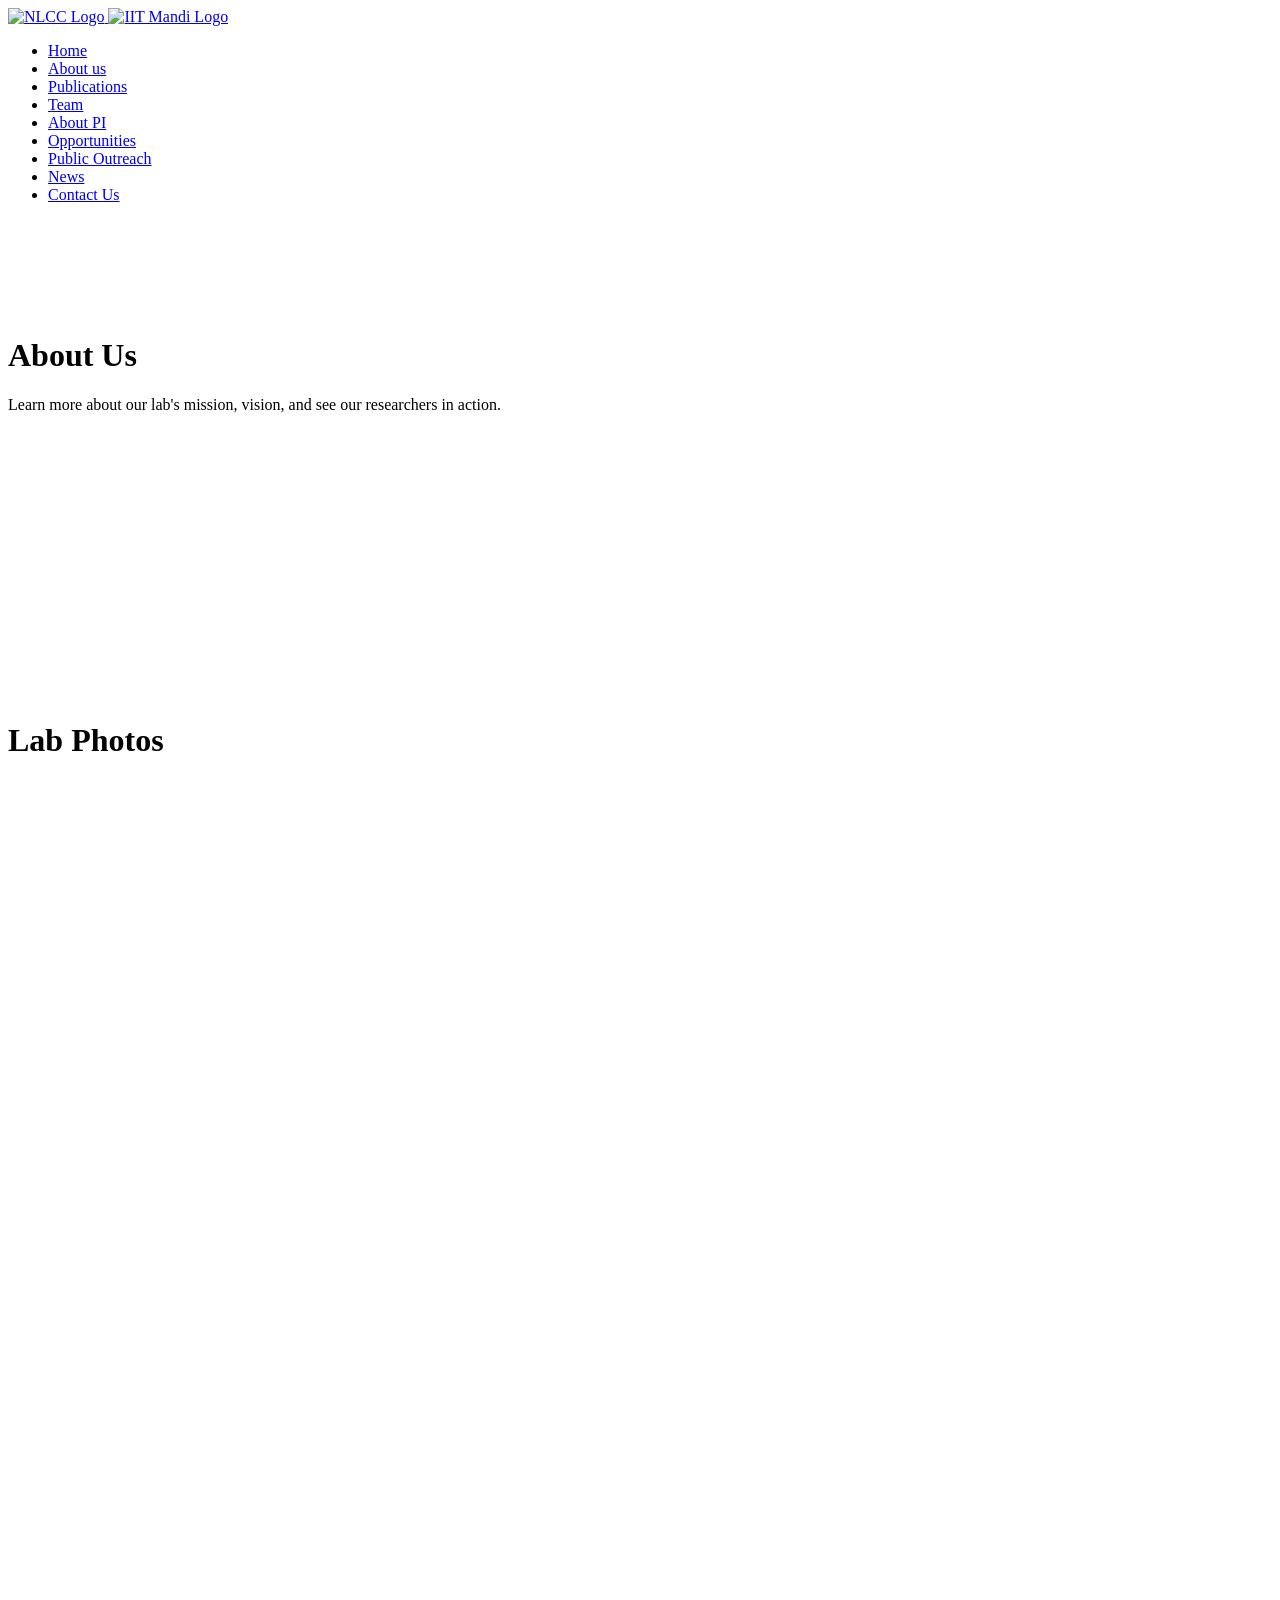
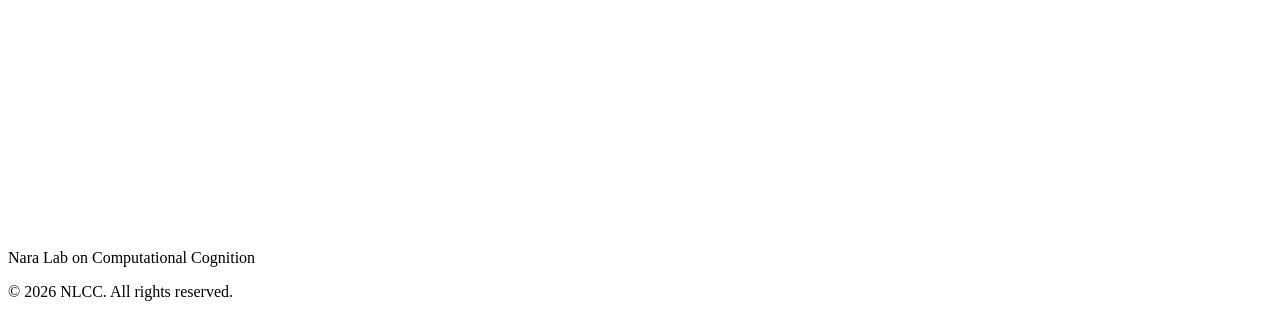
==== about.html @ bbded268 "Add files via upload" ====
<!DOCTYPE html>
<html lang="en">

<head>
    <meta charset="UTF-8">
    <meta name="viewport" content="width=device-width, initial-scale=1.0">
    <title>About Us - NLCC</title>
    <meta name="description" content="About Nara Lab on Computational Cognition and our lab photos.">
    <link rel="stylesheet" href="style.css">
</head>

<body>
        <nav>
        <div class="nav-container">
            <a href="index.html" class="logo">
                <img src="images/logo.jpg" alt="NLCC Logo" class="logo-img">
                <img src="images/iitlogo.png" alt="IIT Mandi Logo" class="logo-img">
            </a>
            <div class="menu-toggle" id="mobile-menu">
                <span class="bar"></span>
                <span class="bar"></span>
                <span class="bar"></span>
            </div>
            <ul class="nav-links">
                <li><a href="index.html">Home</a></li>
                <li><a href="about.html" class="active">About us</a></li>
                <li><a href="publications.html">Publications</a></li>
                <li><a href="team.html">Team</a></li>
                <li><a href="about_pi.html">About PI</a></li>
                <li><a href="opportunities.html">Opportunities</a></li>
                <li><a href="workshops.html" class="blink">Public Outreach</a></li>
                <li><a href="news.html">News</a></li>
                <li><a href="contact.html">Contact Us</a></li>
            </ul>
        </div>
    </nav>

    <main>
        <div class="container" style="padding-top: 6rem;">
            <h1 class="section-title animate-fade-in">About Us</h1>
            <p class="section-subtitle animate-fade-in delay-1">Learn more about our lab's mission, vision, and see our
                researchers in action.</p>

            <div class="card animate-fade-in delay-1" style="margin-bottom: 3rem;">
                <p style="margin-bottom: 1rem;">The Nara Lab on Computational Cognition (NLCC), based within the School
                    of Biosciences and Bioengineering at IIT Mandi, is a young research group investigating how the
                    brain interprets the world and constructs its representation of it. Our work focuses on the brain's
                    remarkable ability to anticipate and predict what comes next, and how this predictive machinery
                    supports perception, language, and behaviour.</p>
                <p style="margin-bottom: 1rem;">We combine brain imaging (EEG, MEG, fMRI), computational modelling, and
                    artificial intelligence to study how neural activity unfolds across space and time. By comparing
                    biological brains with artificial networks, we aim to uncover shared rules of computation that
                    explain how the brain suppresses the expected, highlights the surprising, and transforms experience
                    into behaviour.</p>
                <p style="margin-bottom: 1rem;">Current projects in the lab range from studying how emotions are
                    recognised in neurotypical individuals to speech decoding, testing theories of predictive coding,
                    and building brain–computer interfaces that translate neural signals into movement and interaction.
                    In parallel, we develop AI-based tools to investigate brain–behaviour relationships, with
                    applications in neurodevelopmental conditions.</p>
                <p>By blending cognitive neuroscience, biomedical engineering, neurolinguistics, and machine learning,
                    our goal is to bridge the gap between biology and computation, advancing both the fundamental
                    understanding of the mind and practical innovations in health and technology.</p>
            </div>

            <h2 class="section-title animate-fade-in" style="font-size: 2rem; margin-top: 4rem;">Lab Photos</h2>
            <div class="grid" style="grid-template-columns: repeat(auto-fit, minmax(250px, 1fr)); gap: 1rem;">
                <!-- Placeholder for Lab Photos -->
                <div class="card animate-fade-in delay-1"
                    style="padding: 1rem; display: flex; flex-direction: column; align-items: center; background-color: var(--bg-primary);">
                    <img src="images/g1.webp" alt="Lab Activity 1"
                        style="width: 100%; height: 200px; object-fit: cover; border-radius: 8px; margin-bottom: 1rem;">
                    <p style="text-align: center; color: var(--text-primary); font-weight: 500; margin: 0;">Visit to
                        parashar lake</p>
                </div>
                <div class="card animate-fade-in delay-2"
                    style="padding: 1rem; display: flex; flex-direction: column; align-items: center; justify-content: center; background-color: var(--bg-secondary); min-height: 200px;">
                    <img src="images/g2.webp" alt="Lab Activity 1"
                        style="width: 100%; height: 200px; object-fit: cover; border-radius: 8px; margin-bottom: 1rem;">
                    <p style="text-align: center; color: var(--text-primary); font-weight: 500; margin: 0;">Teacher's
                        day celebration</p>
                </div>
                <div class="card animate-fade-in delay-1"
                    style="padding: 1rem; display: flex; flex-direction: column; align-items: center; justify-content: center; background-color: var(--bg-secondary); min-height: 200px;">
                    <img src="images/g3.webp" alt="Lab Activity 1"
                        style="width: 100%; height: 200px; object-fit: cover; border-radius: 8px; margin-bottom: 1rem;">
                    <p style="text-align: center; color: var(--text-primary); font-weight: 500; margin: 0;">Adrita's
                        farewell party</p>
                </div>
                <div class="card animate-fade-in delay-2"
                    style="padding: 1rem; display: flex; flex-direction: column; align-items: center; justify-content: center; background-color: var(--bg-secondary); min-height: 200px;">
                    <img src="images/g4.webp" alt="Lab Activity 1"
                        style="width: 100%; height: 200px; object-fit: cover; border-radius: 8px; margin-bottom: 1rem;">
                    <p style="text-align: center; color: var(--text-primary); font-weight: 500; margin: 0;">Dr Sanjeev's
                        birthday celebration</p>
                </div>
            </div>
        </div>
    </main>

    <footer>
        <div class="footer-content">
            <div class="footer-logo">Nara Lab on Computational Cognition</div>
            <p>&copy; 2026 NLCC. All rights reserved.</p>
        </div>
    </footer>

    <!-- Add a simple IntersectionObserver script to trigger animations on scroll -->
    <script>
        document.addEventListener('DOMContentLoaded', () => {
            const observer = new IntersectionObserver((entries) => {
                entries.forEach((entry) => {
                    if (entry.isIntersecting) {
                        entry.target.classList.add('animate-fade-in');
                        observer.unobserve(entry.target);
                    }
                });
            }, {
                threshold: 0.1
            });

            document.querySelectorAll('.card').forEach((el) => {
                // Remove animation initially for items not in viewport
                el.style.opacity = '0';
                el.classList.remove('animate-fade-in', 'delay-1', 'delay-2');
                observer.observe(el);
            });
        });
    </script>

    <script>
        document.addEventListener('DOMContentLoaded', () => {
            const mobileMenu = document.getElementById('mobile-menu');
            const navLinks = document.querySelector('.nav-links');
            if (mobileMenu) {
                mobileMenu.addEventListener('click', () => {
                    navLinks.classList.toggle('active');
                    mobileMenu.classList.toggle('active');
                });
            }
        });
    </script>
</body>

</html>
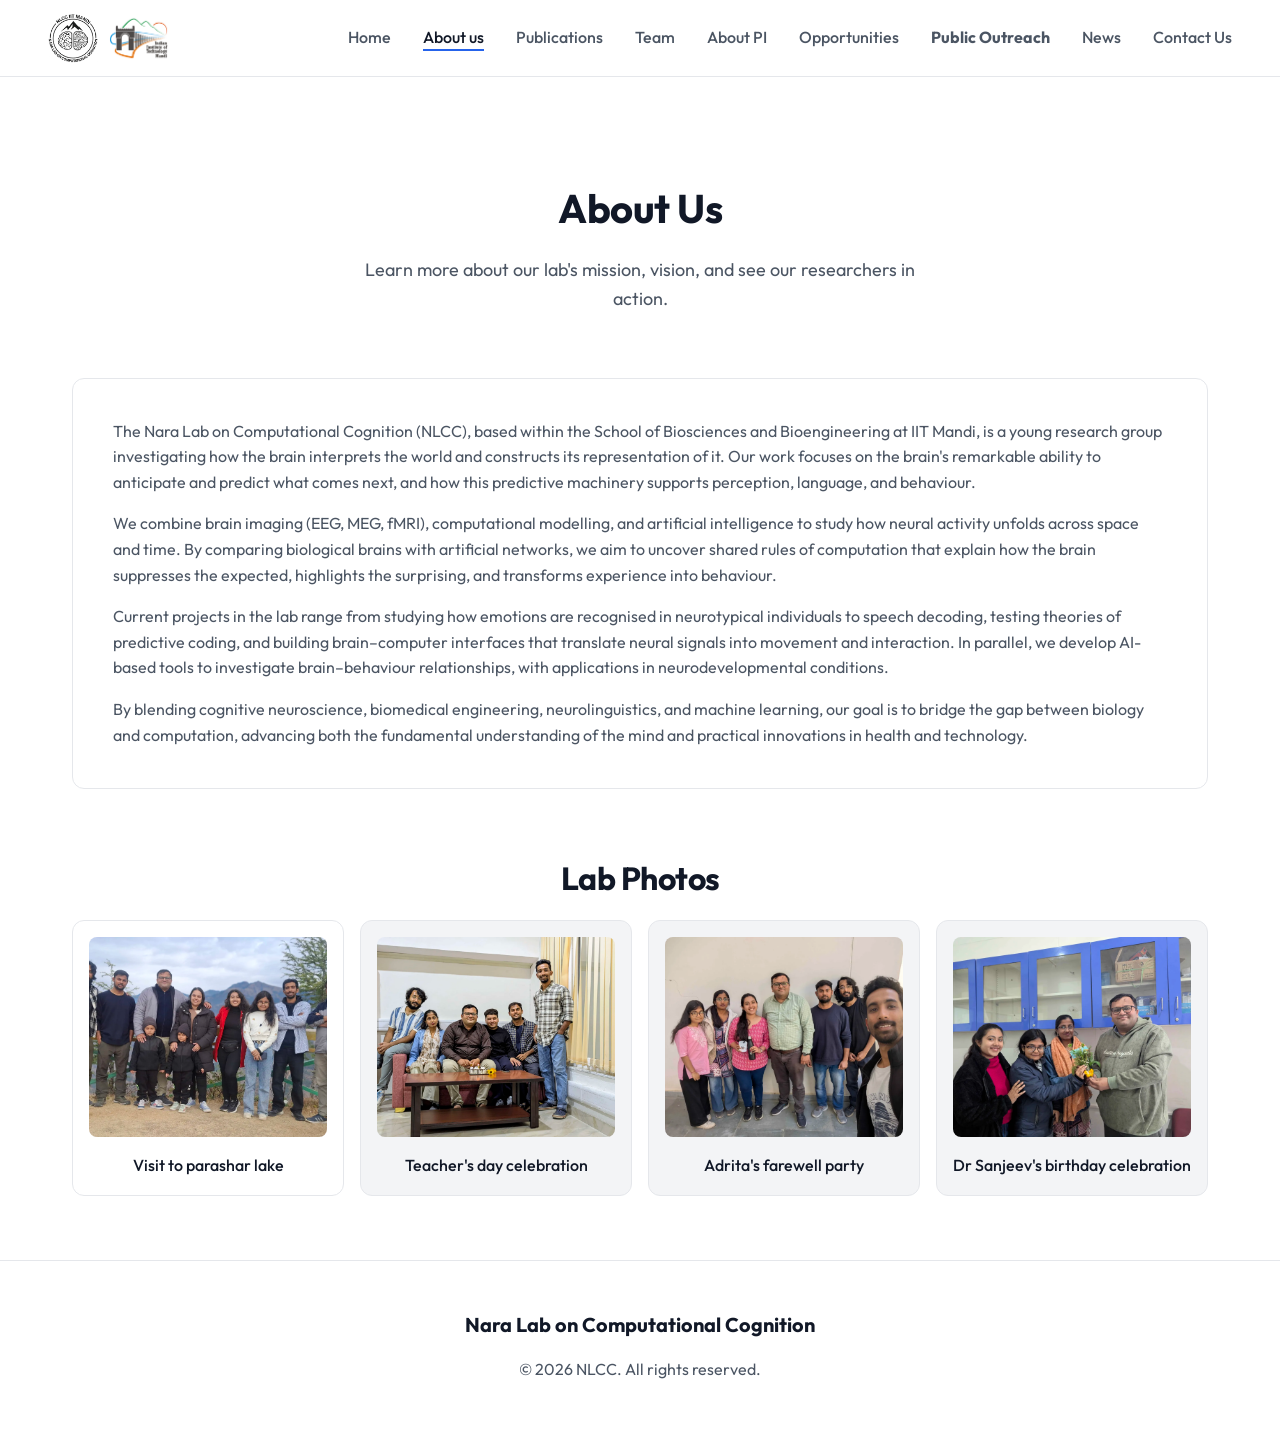
==== commit db82fd9d: "pdf" ====
--- a/about.html
+++ b/about.html
@@ -1,144 +1,144 @@
-<!DOCTYPE html>
-<html lang="en">
-
-<head>
-    <meta charset="UTF-8">
-    <meta name="viewport" content="width=device-width, initial-scale=1.0">
-    <title>About Us - NLCC</title>
-    <meta name="description" content="About Nara Lab on Computational Cognition and our lab photos.">
-    <link rel="stylesheet" href="style.css">
-</head>
-
-<body>
-        <nav>
-        <div class="nav-container">
-            <a href="index.html" class="logo">
-                <img src="images/logo.jpg" alt="NLCC Logo" class="logo-img">
-                <img src="images/iitlogo.png" alt="IIT Mandi Logo" class="logo-img">
-            </a>
-            <div class="menu-toggle" id="mobile-menu">
-                <span class="bar"></span>
-                <span class="bar"></span>
-                <span class="bar"></span>
-            </div>
-            <ul class="nav-links">
-                <li><a href="index.html">Home</a></li>
-                <li><a href="about.html" class="active">About us</a></li>
-                <li><a href="publications.html">Publications</a></li>
-                <li><a href="team.html">Team</a></li>
-                <li><a href="about_pi.html">About PI</a></li>
-                <li><a href="opportunities.html">Opportunities</a></li>
-                <li><a href="workshops.html" class="blink">Public Outreach</a></li>
-                <li><a href="news.html">News</a></li>
-                <li><a href="contact.html">Contact Us</a></li>
-            </ul>
-        </div>
-    </nav>
-
-    <main>
-        <div class="container" style="padding-top: 6rem;">
-            <h1 class="section-title animate-fade-in">About Us</h1>
-            <p class="section-subtitle animate-fade-in delay-1">Learn more about our lab's mission, vision, and see our
-                researchers in action.</p>
-
-            <div class="card animate-fade-in delay-1" style="margin-bottom: 3rem;">
-                <p style="margin-bottom: 1rem;">The Nara Lab on Computational Cognition (NLCC), based within the School
-                    of Biosciences and Bioengineering at IIT Mandi, is a young research group investigating how the
-                    brain interprets the world and constructs its representation of it. Our work focuses on the brain's
-                    remarkable ability to anticipate and predict what comes next, and how this predictive machinery
-                    supports perception, language, and behaviour.</p>
-                <p style="margin-bottom: 1rem;">We combine brain imaging (EEG, MEG, fMRI), computational modelling, and
-                    artificial intelligence to study how neural activity unfolds across space and time. By comparing
-                    biological brains with artificial networks, we aim to uncover shared rules of computation that
-                    explain how the brain suppresses the expected, highlights the surprising, and transforms experience
-                    into behaviour.</p>
-                <p style="margin-bottom: 1rem;">Current projects in the lab range from studying how emotions are
-                    recognised in neurotypical individuals to speech decoding, testing theories of predictive coding,
-                    and building brain–computer interfaces that translate neural signals into movement and interaction.
-                    In parallel, we develop AI-based tools to investigate brain–behaviour relationships, with
-                    applications in neurodevelopmental conditions.</p>
-                <p>By blending cognitive neuroscience, biomedical engineering, neurolinguistics, and machine learning,
-                    our goal is to bridge the gap between biology and computation, advancing both the fundamental
-                    understanding of the mind and practical innovations in health and technology.</p>
-            </div>
-
-            <h2 class="section-title animate-fade-in" style="font-size: 2rem; margin-top: 4rem;">Lab Photos</h2>
-            <div class="grid" style="grid-template-columns: repeat(auto-fit, minmax(250px, 1fr)); gap: 1rem;">
-                <!-- Placeholder for Lab Photos -->
-                <div class="card animate-fade-in delay-1"
-                    style="padding: 1rem; display: flex; flex-direction: column; align-items: center; background-color: var(--bg-primary);">
-                    <img src="images/g1.webp" alt="Lab Activity 1"
-                        style="width: 100%; height: 200px; object-fit: cover; border-radius: 8px; margin-bottom: 1rem;">
-                    <p style="text-align: center; color: var(--text-primary); font-weight: 500; margin: 0;">Visit to
-                        parashar lake</p>
-                </div>
-                <div class="card animate-fade-in delay-2"
-                    style="padding: 1rem; display: flex; flex-direction: column; align-items: center; justify-content: center; background-color: var(--bg-secondary); min-height: 200px;">
-                    <img src="images/g2.webp" alt="Lab Activity 1"
-                        style="width: 100%; height: 200px; object-fit: cover; border-radius: 8px; margin-bottom: 1rem;">
-                    <p style="text-align: center; color: var(--text-primary); font-weight: 500; margin: 0;">Teacher's
-                        day celebration</p>
-                </div>
-                <div class="card animate-fade-in delay-1"
-                    style="padding: 1rem; display: flex; flex-direction: column; align-items: center; justify-content: center; background-color: var(--bg-secondary); min-height: 200px;">
-                    <img src="images/g3.webp" alt="Lab Activity 1"
-                        style="width: 100%; height: 200px; object-fit: cover; border-radius: 8px; margin-bottom: 1rem;">
-                    <p style="text-align: center; color: var(--text-primary); font-weight: 500; margin: 0;">Adrita's
-                        farewell party</p>
-                </div>
-                <div class="card animate-fade-in delay-2"
-                    style="padding: 1rem; display: flex; flex-direction: column; align-items: center; justify-content: center; background-color: var(--bg-secondary); min-height: 200px;">
-                    <img src="images/g4.webp" alt="Lab Activity 1"
-                        style="width: 100%; height: 200px; object-fit: cover; border-radius: 8px; margin-bottom: 1rem;">
-                    <p style="text-align: center; color: var(--text-primary); font-weight: 500; margin: 0;">Dr Sanjeev's
-                        birthday celebration</p>
-                </div>
-            </div>
-        </div>
-    </main>
-
-    <footer>
-        <div class="footer-content">
-            <div class="footer-logo">Nara Lab on Computational Cognition</div>
-            <p>&copy; 2026 NLCC. All rights reserved.</p>
-        </div>
-    </footer>
-
-    <!-- Add a simple IntersectionObserver script to trigger animations on scroll -->
-    <script>
-        document.addEventListener('DOMContentLoaded', () => {
-            const observer = new IntersectionObserver((entries) => {
-                entries.forEach((entry) => {
-                    if (entry.isIntersecting) {
-                        entry.target.classList.add('animate-fade-in');
-                        observer.unobserve(entry.target);
-                    }
-                });
-            }, {
-                threshold: 0.1
-            });
-
-            document.querySelectorAll('.card').forEach((el) => {
-                // Remove animation initially for items not in viewport
-                el.style.opacity = '0';
-                el.classList.remove('animate-fade-in', 'delay-1', 'delay-2');
-                observer.observe(el);
-            });
-        });
-    </script>
-
-    <script>
-        document.addEventListener('DOMContentLoaded', () => {
-            const mobileMenu = document.getElementById('mobile-menu');
-            const navLinks = document.querySelector('.nav-links');
-            if (mobileMenu) {
-                mobileMenu.addEventListener('click', () => {
-                    navLinks.classList.toggle('active');
-                    mobileMenu.classList.toggle('active');
-                });
-            }
-        });
-    </script>
-</body>
-
+<!DOCTYPE html>
+<html lang="en">
+
+<head>
+    <meta charset="UTF-8">
+    <meta name="viewport" content="width=device-width, initial-scale=1.0">
+    <title>About Us - NLCC</title>
+    <meta name="description" content="About Nara Lab on Computational Cognition and our lab photos.">
+    <link rel="stylesheet" href="style.css">
+</head>
+
+<body>
+        <nav>
+        <div class="nav-container">
+            <a href="index.html" class="logo">
+                <img src="images/logo.jpg" alt="NLCC Logo" class="logo-img">
+                <img src="images/iitlogo.png" alt="IIT Mandi Logo" class="logo-img">
+            </a>
+            <div class="menu-toggle" id="mobile-menu">
+                <span class="bar"></span>
+                <span class="bar"></span>
+                <span class="bar"></span>
+            </div>
+            <ul class="nav-links">
+                <li><a href="index.html">Home</a></li>
+                <li><a href="about.html" class="active">About us</a></li>
+                <li><a href="publications.html">Publications</a></li>
+                <li><a href="team.html">Team</a></li>
+                <li><a href="about_pi.html">About PI</a></li>
+                <li><a href="opportunities.html">Opportunities</a></li>
+                <li><a href="workshops.html" class="blink">Public Outreach</a></li>
+                <li><a href="news.html">News</a></li>
+                <li><a href="contact.html">Contact Us</a></li>
+            </ul>
+        </div>
+    </nav>
+
+    <main>
+        <div class="container" style="padding-top: 6rem;">
+            <h1 class="section-title animate-fade-in">About Us</h1>
+            <p class="section-subtitle animate-fade-in delay-1">Learn more about our lab's mission, vision, and see our
+                researchers in action.</p>
+
+            <div class="card animate-fade-in delay-1" style="margin-bottom: 3rem;">
+                <p style="margin-bottom: 1rem;">The Nara Lab on Computational Cognition (NLCC), based within the School
+                    of Biosciences and Bioengineering at IIT Mandi, is a young research group investigating how the
+                    brain interprets the world and constructs its representation of it. Our work focuses on the brain's
+                    remarkable ability to anticipate and predict what comes next, and how this predictive machinery
+                    supports perception, language, and behaviour.</p>
+                <p style="margin-bottom: 1rem;">We combine brain imaging (EEG, MEG, fMRI), computational modelling, and
+                    artificial intelligence to study how neural activity unfolds across space and time. By comparing
+                    biological brains with artificial networks, we aim to uncover shared rules of computation that
+                    explain how the brain suppresses the expected, highlights the surprising, and transforms experience
+                    into behaviour.</p>
+                <p style="margin-bottom: 1rem;">Current projects in the lab range from studying how emotions are
+                    recognised in neurotypical individuals to speech decoding, testing theories of predictive coding,
+                    and building brain–computer interfaces that translate neural signals into movement and interaction.
+                    In parallel, we develop AI-based tools to investigate brain–behaviour relationships, with
+                    applications in neurodevelopmental conditions.</p>
+                <p>By blending cognitive neuroscience, biomedical engineering, neurolinguistics, and machine learning,
+                    our goal is to bridge the gap between biology and computation, advancing both the fundamental
+                    understanding of the mind and practical innovations in health and technology.</p>
+            </div>
+
+            <h2 class="section-title animate-fade-in" style="font-size: 2rem; margin-top: 4rem;">Lab Photos</h2>
+            <div class="grid" style="grid-template-columns: repeat(auto-fit, minmax(250px, 1fr)); gap: 1rem;">
+                <!-- Placeholder for Lab Photos -->
+                <div class="card animate-fade-in delay-1"
+                    style="padding: 1rem; display: flex; flex-direction: column; align-items: center; background-color: var(--bg-primary);">
+                    <img src="images/g1.webp" alt="Lab Activity 1"
+                        style="width: 100%; height: 200px; object-fit: cover; border-radius: 8px; margin-bottom: 1rem;">
+                    <p style="text-align: center; color: var(--text-primary); font-weight: 500; margin: 0;">Visit to
+                        parashar lake</p>
+                </div>
+                <div class="card animate-fade-in delay-2"
+                    style="padding: 1rem; display: flex; flex-direction: column; align-items: center; justify-content: center; background-color: var(--bg-secondary); min-height: 200px;">
+                    <img src="images/g2.webp" alt="Lab Activity 1"
+                        style="width: 100%; height: 200px; object-fit: cover; border-radius: 8px; margin-bottom: 1rem;">
+                    <p style="text-align: center; color: var(--text-primary); font-weight: 500; margin: 0;">Teacher's
+                        day celebration</p>
+                </div>
+                <div class="card animate-fade-in delay-1"
+                    style="padding: 1rem; display: flex; flex-direction: column; align-items: center; justify-content: center; background-color: var(--bg-secondary); min-height: 200px;">
+                    <img src="images/g3.webp" alt="Lab Activity 1"
+                        style="width: 100%; height: 200px; object-fit: cover; border-radius: 8px; margin-bottom: 1rem;">
+                    <p style="text-align: center; color: var(--text-primary); font-weight: 500; margin: 0;">Adrita's
+                        farewell party</p>
+                </div>
+                <div class="card animate-fade-in delay-2"
+                    style="padding: 1rem; display: flex; flex-direction: column; align-items: center; justify-content: center; background-color: var(--bg-secondary); min-height: 200px;">
+                    <img src="images/g4.webp" alt="Lab Activity 1"
+                        style="width: 100%; height: 200px; object-fit: cover; border-radius: 8px; margin-bottom: 1rem;">
+                    <p style="text-align: center; color: var(--text-primary); font-weight: 500; margin: 0;">Dr Sanjeev's
+                        birthday celebration</p>
+                </div>
+            </div>
+        </div>
+    </main>
+
+    <footer>
+        <div class="footer-content">
+            <div class="footer-logo">Nara Lab on Computational Cognition</div>
+            <p>&copy; 2026 NLCC. All rights reserved.</p>
+        </div>
+    </footer>
+
+    <!-- Add a simple IntersectionObserver script to trigger animations on scroll -->
+    <script>
+        document.addEventListener('DOMContentLoaded', () => {
+            const observer = new IntersectionObserver((entries) => {
+                entries.forEach((entry) => {
+                    if (entry.isIntersecting) {
+                        entry.target.classList.add('animate-fade-in');
+                        observer.unobserve(entry.target);
+                    }
+                });
+            }, {
+                threshold: 0.1
+            });
+
+            document.querySelectorAll('.card').forEach((el) => {
+                // Remove animation initially for items not in viewport
+                el.style.opacity = '0';
+                el.classList.remove('animate-fade-in', 'delay-1', 'delay-2');
+                observer.observe(el);
+            });
+        });
+    </script>
+
+    <script>
+        document.addEventListener('DOMContentLoaded', () => {
+            const mobileMenu = document.getElementById('mobile-menu');
+            const navLinks = document.querySelector('.nav-links');
+            if (mobileMenu) {
+                mobileMenu.addEventListener('click', () => {
+                    navLinks.classList.toggle('active');
+                    mobileMenu.classList.toggle('active');
+                });
+            }
+        });
+    </script>
+</body>
+
 </html>
--- a/style.css
+++ b/style.css
@@ -0,0 +1,537 @@
+@import url('https://fonts.googleapis.com/css2?family=Outfit:wght@300;400;500;700&display=swap');
+
+
+
+@media (max-width: 768px) {
+    .logo {
+        height: 50px;
+    }
+
+    .logo-img {
+        max-height: 40px;
+    }
+}
+    
+:root {
+    --bg-primary: #ffffff;
+    --bg-secondary: #f3f4f6;
+    --text-primary: #111827;
+    --text-secondary: #4b5563;
+    --accent: #2563eb;
+    --accent-hover: #1d4ed8;
+    --border: #e5e7eb;
+    --radius: 12px;
+    --shadow-sm: 0 1px 2px 0 rgb(0 0 0 / 0.05);
+    --shadow-md: 0 4px 6px -1px rgb(0 0 0 / 0.1), 0 2px 4px -2px rgb(0 0 0 / 0.1);
+    --shadow-lg: 0 10px 15px -3px rgb(0 0 0 / 0.1), 0 4px 6px -4px rgb(0 0 0 / 0.1);
+    --transition: all 0.3s cubic-bezier(0.4, 0, 0.2, 1);
+}
+
+* {
+    margin: 0;
+    padding: 0;
+    box-sizing: border-box;
+}
+
+html {
+    background-color: var(--bg-primary);
+    overflow-y: scroll;
+}
+
+body {
+    font-family: 'Outfit', sans-serif;
+    background-color: transparent;
+    color: var(--text-primary);
+    line-height: 1.6;
+    display: flex;
+    flex-direction: column;
+    min-height: 100vh;
+    -webkit-font-smoothing: antialiased;
+    position: relative;
+    /* Ensure body can hold absolute/fixed items properly */
+}
+
+/* Canvas Animation */
+#neuronCanvas {
+    position: fixed;
+    top: 0;
+    left: 0;
+    width: 100vw;
+    height: 100vh;
+    z-index: -1;
+    pointer-events: none;
+    /* Let clicks pass through to content */
+}
+
+/* Animations */
+@keyframes fadeIn {
+    from {
+        opacity: 0;
+        transform: translateY(20px);
+    }
+
+    to {
+        opacity: 1;
+        transform: translateY(0);
+    }
+}
+
+.animate-fade-in {
+    animation: fadeIn 0.8s ease-out forwards;
+}
+
+.delay-1 {
+    animation-delay: 0.2s;
+}
+
+.delay-2 {
+    animation-delay: 0.4s;
+}
+
+/* Navigation */
+nav {
+    position: fixed;
+    top: 0;
+    width: 100%;
+    background: rgba(255, 255, 255, 0.8);
+    backdrop-filter: blur(12px);
+    -webkit-backdrop-filter: blur(12px);
+    border-bottom: 1px solid var(--border);
+    z-index: 1000;
+    transition: var(--transition);
+}
+
+.nav-container {
+    max-width: 1200px;
+    margin: 0 auto;
+    padding: 0.5rem 0.5rem;
+    display: flex;
+    justify-content: space-between;
+    align-items: center;
+}
+
+
+.logo-img {
+    height: 100%;      /* fill parent height */
+    max-height: 50px;  /* prevent oversized scaling */
+    width: auto;       /* keep aspect ratio */
+    object-fit: contain;
+}
+
+.logo {
+    display: flex;
+    align-items: center;
+    gap: 10px;
+
+    text-decoration: none;
+    height: 60px;   /* navbar height control */
+}
+
+.logo span {
+    color: var(--accent);
+}
+
+.nav-links {
+    display: flex;
+    gap: 2rem;
+    list-style: none;
+}
+
+.nav-links a {
+    text-decoration: none;
+    color: var(--text-secondary);
+    font-weight: 500;
+    font-size: 1rem;
+    transition: var(--transition);
+    position: relative;
+}
+
+.nav-links a::after {
+    content: '';
+    position: absolute;
+    width: 0;
+    height: 2px;
+    bottom: -4px;
+    left: 0;
+    background-color: var(--accent);
+    transition: var(--transition);
+}
+
+.nav-links a:hover,
+.nav-links a.active {
+    color: var(--text-primary);
+}
+
+.nav-links a:hover::after,
+.nav-links a.active::after {
+    width: 100%;
+}
+
+@keyframes blinkText {
+    0% { color: var(--accent); opacity: 1; transform: scale(1); }
+    50% { color: #ef4444; opacity: 0.8; transform: scale(1.05); }
+    100% { color: var(--accent); opacity: 1; transform: scale(1); }
+}
+
+.nav-links a.blink {
+    animation: blinkText 1.5s infinite alternate;
+    font-weight: 700;
+}
+
+.menu-toggle {
+    display: none;
+    flex-direction: column;
+    cursor: pointer;
+    gap: 5px;
+    z-index: 1001;
+}
+
+.menu-toggle .bar {
+    width: 25px;
+    height: 3px;
+    background-color: var(--text-primary);
+    transition: all 0.3s ease-in-out;
+    border-radius: 3px;
+}
+
+/* Layout */
+main {
+    flex: 1;
+    margin-top: 80px;
+    /* To offset fixed nav */
+}
+
+.container {
+    max-width: 1200px;
+    margin: 0 auto;
+    padding: 4rem 2rem;
+}
+
+/* Hero Section */
+.hero {
+    min-height: calc(100vh - 80px);
+    display: flex;
+    align-items: center;
+    justify-content: center;
+    text-align: center;
+    padding: 2rem;
+    background: radial-gradient(circle at top right, rgba(37, 99, 235, 0.05), transparent 50%),
+        radial-gradient(circle at bottom left, rgba(37, 99, 235, 0.05), transparent 50%);
+}
+
+.hero-content {
+    max-width: 800px;
+    opacity: 0;
+}
+
+.hero h1 {
+    font-size: 4rem;
+    font-weight: 700;
+    line-height: 1.1;
+    margin-bottom: 1.5rem;
+    letter-spacing: -1px;
+}
+
+.hero p {
+    font-size: 1.25rem;
+    color: var(--text-secondary);
+    margin-bottom: 2.5rem;
+    max-width: 600px;
+    margin-left: auto;
+    margin-right: auto;
+}
+
+.btn {
+    display: inline-block;
+    padding: 0.875rem 2rem;
+    border-radius: 9999px;
+    font-weight: 500;
+    text-decoration: none;
+    transition: var(--transition);
+    cursor: pointer;
+    border: none;
+}
+
+.btn-primary {
+    background-color: var(--text-primary);
+    color: white;
+}
+
+.btn-primary:hover {
+    background-color: var(--accent);
+    transform: translateY(-2px);
+    box-shadow: var(--shadow-md);
+}
+
+.btn-outline {
+    background-color: transparent;
+    color: var(--text-primary);
+    border: 1px solid var(--border);
+    margin-left: 1rem;
+}
+
+.btn-outline:hover {
+    border-color: var(--text-primary);
+    background-color: var(--bg-secondary);
+}
+
+/* Sections */
+.section-title {
+    font-size: 2.5rem;
+    font-weight: 700;
+    margin-bottom: 1rem;
+    text-align: center;
+    letter-spacing: -0.5px;
+}
+
+.section-subtitle {
+    text-align: center;
+    color: var(--text-secondary);
+    margin-bottom: 4rem;
+    font-size: 1.125rem;
+    max-width: 600px;
+    margin-left: auto;
+    margin-right: auto;
+}
+
+/* Cards (for team and features) */
+.grid {
+    display: grid;
+    grid-template-columns: repeat(auto-fit, minmax(300px, 1fr));
+    gap: 2rem;
+}
+
+.card {
+    background: var(--bg-primary);
+    border: 1px solid var(--border);
+    border-radius: var(--radius);
+    padding: 2.5rem;
+    transition: var(--transition);
+    opacity: 0;
+}
+
+.card:hover {
+    transform: translateY(-5px);
+    box-shadow: var(--shadow-lg);
+    border-color: transparent;
+}
+
+.card h3 {
+    font-size: 1.5rem;
+    margin-bottom: 1rem;
+    color: var(--text-primary);
+}
+
+.card p {
+    color: var(--text-secondary);
+}
+
+/* Team Specific */
+.team-member {
+    text-align: center;
+    padding: 2rem;
+}
+
+.member-image {
+    width: 120px;
+    height: 120px;
+    border-radius: 50%;
+    margin: 0 auto 1.5rem;
+    background-color: var(--bg-secondary);
+    display: flex;
+    align-items: center;
+    justify-content: center;
+    font-size: 2.5rem;
+    color: var(--text-secondary);
+    border: 4px solid var(--bg-primary);
+    box-shadow: var(--shadow-md);
+    transition: var(--transition);
+}
+
+.team-member:hover .member-image {
+    transform: scale(1.05);
+    border-color: var(--accent);
+    color: var(--accent);
+}
+
+.member-role {
+    color: var(--accent);
+    font-weight: 500;
+    margin-bottom: 1rem;
+    font-size: 0.9rem;
+    text-transform: uppercase;
+    letter-spacing: 1px;
+}
+
+/* Contact Specific */
+.contact-wrapper {
+    display: grid;
+    grid-template-columns: 1fr 1fr;
+    gap: 4rem;
+    background: var(--bg-primary);
+    border-radius: var(--radius);
+    border: 1px solid var(--border);
+    overflow: hidden;
+    opacity: 0;
+}
+
+.contact-info {
+    padding: 4rem;
+    background: var(--text-primary);
+    color: white;
+}
+
+.contact-info h3 {
+    color: white;
+    font-size: 2rem;
+    margin-bottom: 2rem;
+}
+
+.info-item {
+    margin-bottom: 2rem;
+}
+
+.info-item h4 {
+    font-size: 0.875rem;
+    text-transform: uppercase;
+    letter-spacing: 1px;
+    color: #9ca3af;
+    margin-bottom: 0.5rem;
+}
+
+.info-item p {
+    font-size: 1.125rem;
+    color: #f3f4f6;
+}
+
+.contact-form {
+    padding: 4rem 4rem 4rem 0;
+}
+
+.form-group {
+    margin-bottom: 1.5rem;
+}
+
+.form-group label {
+    display: block;
+    margin-bottom: 0.5rem;
+    font-weight: 500;
+    color: var(--text-primary);
+}
+
+.form-control {
+    width: 100%;
+    padding: 0.875rem 1rem;
+    border: 1px solid var(--border);
+    border-radius: 8px;
+    font-family: inherit;
+    font-size: 1rem;
+    transition: var(--transition);
+    background-color: var(--bg-primary);
+}
+
+.form-control:focus {
+    outline: none;
+    border-color: var(--accent);
+    box-shadow: 0 0 0 3px rgba(37, 99, 235, 0.1);
+}
+
+textarea.form-control {
+    min-height: 150px;
+    resize: vertical;
+}
+
+/* Footer */
+footer {
+    background-color: var(--bg-primary);
+    border-top: 1px solid var(--border);
+    padding: 3rem 2rem;
+    text-align: center;
+    color: var(--text-secondary);
+    margin-top: auto;
+}
+
+.footer-content {
+    max-width: 1200px;
+    margin: 0 auto;
+    display: flex;
+    flex-direction: column;
+    align-items: center;
+    gap: 1rem;
+}
+
+.footer-logo {
+    font-weight: 700;
+    color: var(--text-primary);
+    font-size: 1.25rem;
+}
+
+/* Responsive */
+@media (max-width: 768px) {
+    .menu-toggle {
+        display: flex;
+    }
+    
+    .nav-links {
+        display: none;
+        flex-direction: column;
+        position: absolute;
+        top: 100%;
+        left: 0;
+        width: 100%;
+        background: rgba(255, 255, 255, 0.98);
+        backdrop-filter: blur(12px);
+        -webkit-backdrop-filter: blur(12px);
+        padding: 1rem 0;
+        box-shadow: var(--shadow-md);
+        border-bottom: 1px solid var(--border);
+        gap: 0;
+    }
+    
+    .nav-links.active {
+        display: flex;
+    }
+    
+    .nav-links a {
+        display: block;
+        padding: 1rem;
+        text-align: center;
+        width: 100%;
+    }
+
+    .nav-links a::after {
+        display: none;
+    }
+
+    .menu-toggle.active .bar:nth-child(1) {
+        transform: translateY(8px) rotate(45deg);
+    }
+    .menu-toggle.active .bar:nth-child(2) {
+        opacity: 0;
+    }
+    .menu-toggle.active .bar:nth-child(3) {
+        transform: translateY(-8px) rotate(-45deg);
+    }
+
+    .hero h1 {
+        font-size: 2.5rem;
+    }
+
+    .contact-wrapper {
+        grid-template-columns: 1fr;
+    }
+
+    .contact-form {
+        padding: 2rem;
+    }
+
+    .contact-info {
+        padding: 2rem;
+    }
+
+    .btn-outline {
+        margin-left: 0;
+        margin-top: 1rem;
+        display: block;
+    }
+}
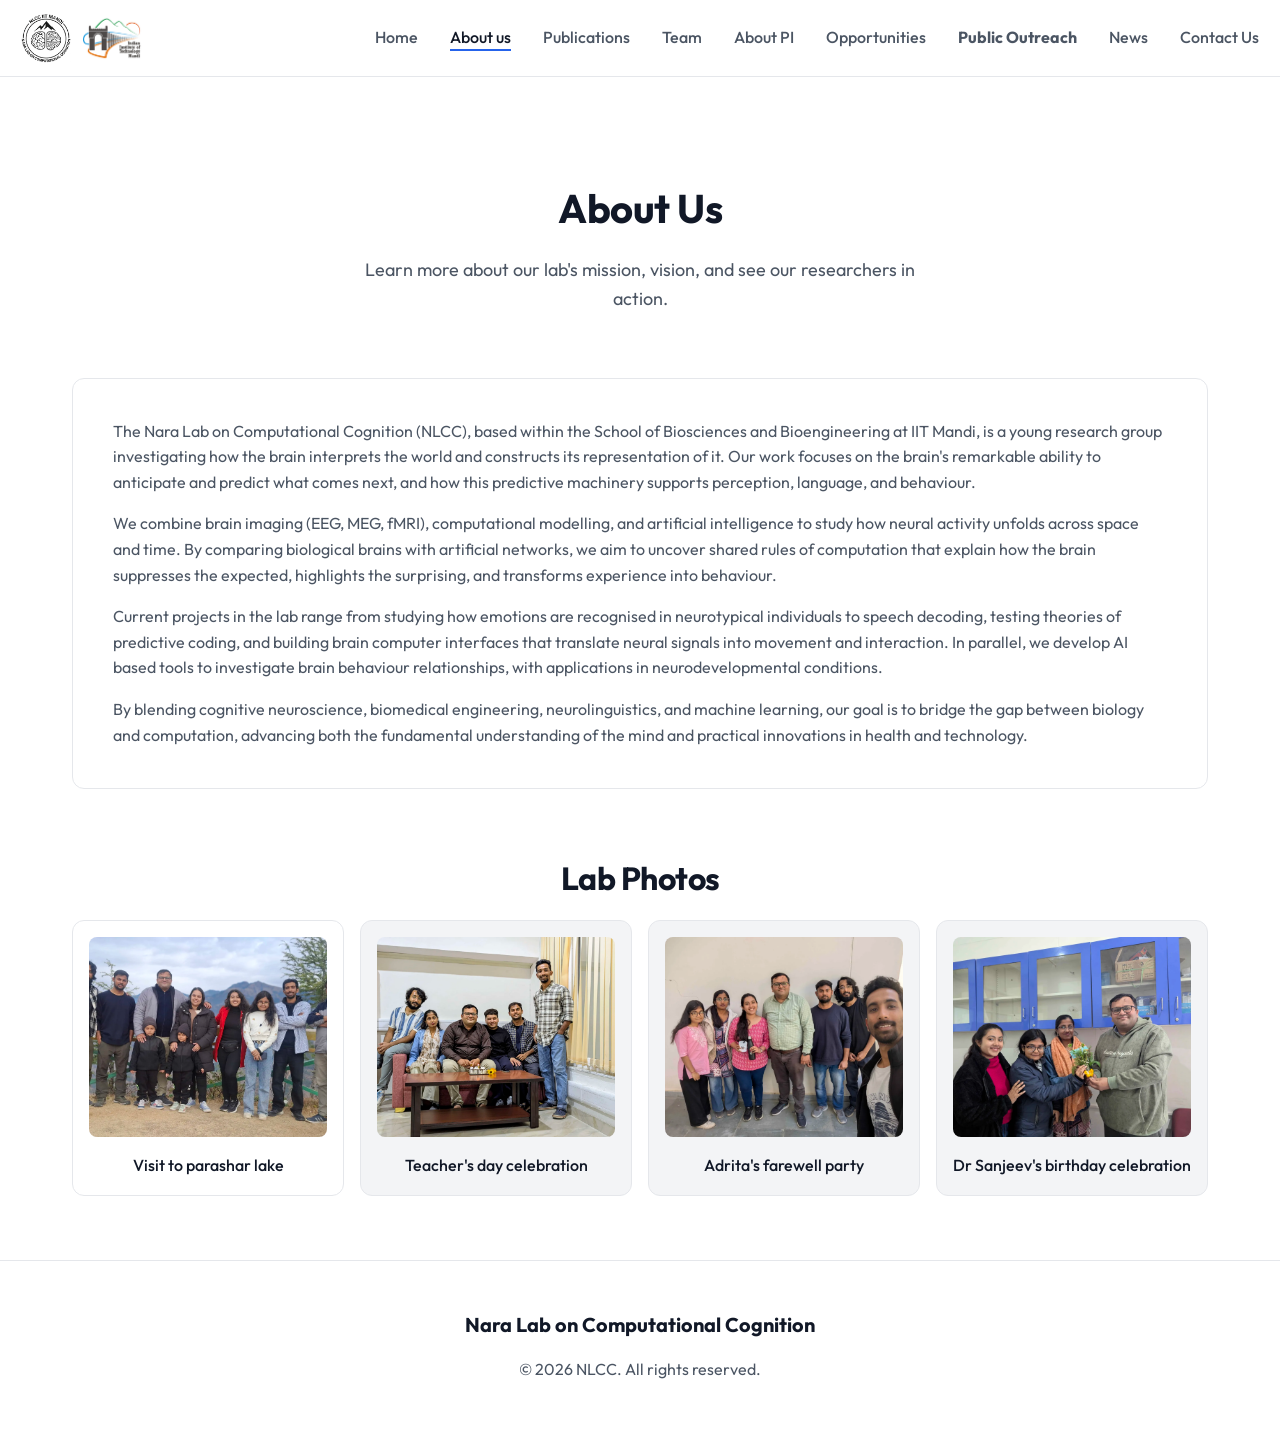
==== commit d273c3da: "SEO and workshop updated" ====
--- a/about.html
+++ b/about.html
@@ -1,144 +1,282 @@
-<!DOCTYPE html>
+<!doctype html>
 <html lang="en">
-
-<head>
-    <meta charset="UTF-8">
-    <meta name="viewport" content="width=device-width, initial-scale=1.0">
+  <head>
+    <meta charset="UTF-8" />
+    <meta name="viewport" content="width=device-width, initial-scale=1.0" />
     <title>About Us - NLCC</title>
-    <meta name="description" content="About Nara Lab on Computational Cognition and our lab photos.">
-    <link rel="stylesheet" href="style.css">
-</head>
-
-<body>
-        <nav>
-        <div class="nav-container">
-            <a href="index.html" class="logo">
-                <img src="images/logo.jpg" alt="NLCC Logo" class="logo-img">
-                <img src="images/iitlogo.png" alt="IIT Mandi Logo" class="logo-img">
-            </a>
-            <div class="menu-toggle" id="mobile-menu">
-                <span class="bar"></span>
-                <span class="bar"></span>
-                <span class="bar"></span>
-            </div>
-            <ul class="nav-links">
-                <li><a href="index.html">Home</a></li>
-                <li><a href="about.html" class="active">About us</a></li>
-                <li><a href="publications.html">Publications</a></li>
-                <li><a href="team.html">Team</a></li>
-                <li><a href="about_pi.html">About PI</a></li>
-                <li><a href="opportunities.html">Opportunities</a></li>
-                <li><a href="workshops.html" class="blink">Public Outreach</a></li>
-                <li><a href="news.html">News</a></li>
-                <li><a href="contact.html">Contact Us</a></li>
-            </ul>
+    <meta
+      name="description"
+      content="About Nara Lab on Computational Cognition and our lab photos."
+    />
+    <link rel="stylesheet" href="style.css" />
+  </head>
+
+  <body>
+    <nav>
+      <div class="nav-container">
+        <a href="index.html" class="logo">
+          <img src="images/logo.jpg" alt="NLCC Logo" class="logo-img" />
+          <img src="images/iitlogo.png" alt="IIT Mandi Logo" class="logo-img" />
+        </a>
+        <div class="menu-toggle" id="mobile-menu">
+          <span class="bar"></span>
+          <span class="bar"></span>
+          <span class="bar"></span>
         </div>
+        <ul class="nav-links">
+          <li><a href="index.html">Home</a></li>
+          <li><a href="about.html" class="active">About us</a></li>
+          <li><a href="publications.html">Publications</a></li>
+          <li><a href="team.html">Team</a></li>
+          <li><a href="about_pi.html">About PI</a></li>
+          <li><a href="opportunities.html">Opportunities</a></li>
+          <li><a href="workshops.html" class="blink">Public Outreach</a></li>
+          <li><a href="news.html">News</a></li>
+          <li><a href="contact.html">Contact Us</a></li>
+        </ul>
+      </div>
     </nav>
 
     <main>
-        <div class="container" style="padding-top: 6rem;">
-            <h1 class="section-title animate-fade-in">About Us</h1>
-            <p class="section-subtitle animate-fade-in delay-1">Learn more about our lab's mission, vision, and see our
-                researchers in action.</p>
-
-            <div class="card animate-fade-in delay-1" style="margin-bottom: 3rem;">
-                <p style="margin-bottom: 1rem;">The Nara Lab on Computational Cognition (NLCC), based within the School
-                    of Biosciences and Bioengineering at IIT Mandi, is a young research group investigating how the
-                    brain interprets the world and constructs its representation of it. Our work focuses on the brain's
-                    remarkable ability to anticipate and predict what comes next, and how this predictive machinery
-                    supports perception, language, and behaviour.</p>
-                <p style="margin-bottom: 1rem;">We combine brain imaging (EEG, MEG, fMRI), computational modelling, and
-                    artificial intelligence to study how neural activity unfolds across space and time. By comparing
-                    biological brains with artificial networks, we aim to uncover shared rules of computation that
-                    explain how the brain suppresses the expected, highlights the surprising, and transforms experience
-                    into behaviour.</p>
-                <p style="margin-bottom: 1rem;">Current projects in the lab range from studying how emotions are
-                    recognised in neurotypical individuals to speech decoding, testing theories of predictive coding,
-                    and building brain–computer interfaces that translate neural signals into movement and interaction.
-                    In parallel, we develop AI-based tools to investigate brain–behaviour relationships, with
-                    applications in neurodevelopmental conditions.</p>
-                <p>By blending cognitive neuroscience, biomedical engineering, neurolinguistics, and machine learning,
-                    our goal is to bridge the gap between biology and computation, advancing both the fundamental
-                    understanding of the mind and practical innovations in health and technology.</p>
-            </div>
-
-            <h2 class="section-title animate-fade-in" style="font-size: 2rem; margin-top: 4rem;">Lab Photos</h2>
-            <div class="grid" style="grid-template-columns: repeat(auto-fit, minmax(250px, 1fr)); gap: 1rem;">
-                <!-- Placeholder for Lab Photos -->
-                <div class="card animate-fade-in delay-1"
-                    style="padding: 1rem; display: flex; flex-direction: column; align-items: center; background-color: var(--bg-primary);">
-                    <img src="images/g1.webp" alt="Lab Activity 1"
-                        style="width: 100%; height: 200px; object-fit: cover; border-radius: 8px; margin-bottom: 1rem;">
-                    <p style="text-align: center; color: var(--text-primary); font-weight: 500; margin: 0;">Visit to
-                        parashar lake</p>
-                </div>
-                <div class="card animate-fade-in delay-2"
-                    style="padding: 1rem; display: flex; flex-direction: column; align-items: center; justify-content: center; background-color: var(--bg-secondary); min-height: 200px;">
-                    <img src="images/g2.webp" alt="Lab Activity 1"
-                        style="width: 100%; height: 200px; object-fit: cover; border-radius: 8px; margin-bottom: 1rem;">
-                    <p style="text-align: center; color: var(--text-primary); font-weight: 500; margin: 0;">Teacher's
-                        day celebration</p>
-                </div>
-                <div class="card animate-fade-in delay-1"
-                    style="padding: 1rem; display: flex; flex-direction: column; align-items: center; justify-content: center; background-color: var(--bg-secondary); min-height: 200px;">
-                    <img src="images/g3.webp" alt="Lab Activity 1"
-                        style="width: 100%; height: 200px; object-fit: cover; border-radius: 8px; margin-bottom: 1rem;">
-                    <p style="text-align: center; color: var(--text-primary); font-weight: 500; margin: 0;">Adrita's
-                        farewell party</p>
-                </div>
-                <div class="card animate-fade-in delay-2"
-                    style="padding: 1rem; display: flex; flex-direction: column; align-items: center; justify-content: center; background-color: var(--bg-secondary); min-height: 200px;">
-                    <img src="images/g4.webp" alt="Lab Activity 1"
-                        style="width: 100%; height: 200px; object-fit: cover; border-radius: 8px; margin-bottom: 1rem;">
-                    <p style="text-align: center; color: var(--text-primary); font-weight: 500; margin: 0;">Dr Sanjeev's
-                        birthday celebration</p>
-                </div>
-            </div>
+      <div class="container" style="padding-top: 6rem">
+        <h1 class="section-title animate-fade-in">About Us</h1>
+        <p class="section-subtitle animate-fade-in delay-1">
+          Learn more about our lab's mission, vision, and see our researchers in
+          action.
+        </p>
+
+        <div class="card animate-fade-in delay-1" style="margin-bottom: 3rem">
+          <p style="margin-bottom: 1rem">
+            The Nara Lab on Computational Cognition (NLCC), based within the
+            School of Biosciences and Bioengineering at IIT Mandi, is a young
+            research group investigating how the brain interprets the world and
+            constructs its representation of it. Our work focuses on the brain's
+            remarkable ability to anticipate and predict what comes next, and
+            how this predictive machinery supports perception, language, and
+            behaviour.
+          </p>
+          <p style="margin-bottom: 1rem">
+            We combine brain imaging (EEG, MEG, fMRI), computational modelling,
+            and artificial intelligence to study how neural activity unfolds
+            across space and time. By comparing biological brains with
+            artificial networks, we aim to uncover shared rules of computation
+            that explain how the brain suppresses the expected, highlights the
+            surprising, and transforms experience into behaviour.
+          </p>
+          <p style="margin-bottom: 1rem">
+            Current projects in the lab range from studying how emotions are
+            recognised in neurotypical individuals to speech decoding, testing
+            theories of predictive coding, and building brain computer
+            interfaces that translate neural signals into movement and
+            interaction. In parallel, we develop AI based tools to investigate
+            brain behaviour relationships, with applications in
+            neurodevelopmental conditions.
+          </p>
+          <p>
+            By blending cognitive neuroscience, biomedical engineering,
+            neurolinguistics, and machine learning, our goal is to bridge the
+            gap between biology and computation, advancing both the fundamental
+            understanding of the mind and practical innovations in health and
+            technology.
+          </p>
         </div>
+
+        <h2
+          class="section-title animate-fade-in"
+          style="font-size: 2rem; margin-top: 4rem"
+        >
+          Lab Photos
+        </h2>
+        <div
+          class="grid"
+          style="
+            grid-template-columns: repeat(auto-fit, minmax(250px, 1fr));
+            gap: 1rem;
+          "
+        >
+          <!-- Placeholder for Lab Photos -->
+          <div
+            class="card animate-fade-in delay-1"
+            style="
+              padding: 1rem;
+              display: flex;
+              flex-direction: column;
+              align-items: center;
+              background-color: var(--bg-primary);
+            "
+          >
+            <img
+              src="images/g1.webp"
+              alt="Lab Activity 1"
+              style="
+                width: 100%;
+                height: 200px;
+                object-fit: cover;
+                border-radius: 8px;
+                margin-bottom: 1rem;
+              "
+            />
+            <p
+              style="
+                text-align: center;
+                color: var(--text-primary);
+                font-weight: 500;
+                margin: 0;
+              "
+            >
+              Visit to parashar lake
+            </p>
+          </div>
+          <div
+            class="card animate-fade-in delay-2"
+            style="
+              padding: 1rem;
+              display: flex;
+              flex-direction: column;
+              align-items: center;
+              justify-content: center;
+              background-color: var(--bg-secondary);
+              min-height: 200px;
+            "
+          >
+            <img
+              src="images/g2.webp"
+              alt="Lab Activity 1"
+              style="
+                width: 100%;
+                height: 200px;
+                object-fit: cover;
+                border-radius: 8px;
+                margin-bottom: 1rem;
+              "
+            />
+            <p
+              style="
+                text-align: center;
+                color: var(--text-primary);
+                font-weight: 500;
+                margin: 0;
+              "
+            >
+              Teacher's day celebration
+            </p>
+          </div>
+          <div
+            class="card animate-fade-in delay-1"
+            style="
+              padding: 1rem;
+              display: flex;
+              flex-direction: column;
+              align-items: center;
+              justify-content: center;
+              background-color: var(--bg-secondary);
+              min-height: 200px;
+            "
+          >
+            <img
+              src="images/g3.webp"
+              alt="Lab Activity 1"
+              style="
+                width: 100%;
+                height: 200px;
+                object-fit: cover;
+                border-radius: 8px;
+                margin-bottom: 1rem;
+              "
+            />
+            <p
+              style="
+                text-align: center;
+                color: var(--text-primary);
+                font-weight: 500;
+                margin: 0;
+              "
+            >
+              Adrita's farewell party
+            </p>
+          </div>
+          <div
+            class="card animate-fade-in delay-2"
+            style="
+              padding: 1rem;
+              display: flex;
+              flex-direction: column;
+              align-items: center;
+              justify-content: center;
+              background-color: var(--bg-secondary);
+              min-height: 200px;
+            "
+          >
+            <img
+              src="images/g4.webp"
+              alt="Lab Activity 1"
+              style="
+                width: 100%;
+                height: 200px;
+                object-fit: cover;
+                border-radius: 8px;
+                margin-bottom: 1rem;
+              "
+            />
+            <p
+              style="
+                text-align: center;
+                color: var(--text-primary);
+                font-weight: 500;
+                margin: 0;
+              "
+            >
+              Dr Sanjeev's birthday celebration
+            </p>
+          </div>
+        </div>
+      </div>
     </main>
 
     <footer>
-        <div class="footer-content">
-            <div class="footer-logo">Nara Lab on Computational Cognition</div>
-            <p>&copy; 2026 NLCC. All rights reserved.</p>
-        </div>
+      <div class="footer-content">
+        <div class="footer-logo">Nara Lab on Computational Cognition</div>
+        <p>&copy; 2026 NLCC. All rights reserved.</p>
+      </div>
     </footer>
 
     <!-- Add a simple IntersectionObserver script to trigger animations on scroll -->
     <script>
-        document.addEventListener('DOMContentLoaded', () => {
-            const observer = new IntersectionObserver((entries) => {
-                entries.forEach((entry) => {
-                    if (entry.isIntersecting) {
-                        entry.target.classList.add('animate-fade-in');
-                        observer.unobserve(entry.target);
-                    }
-                });
-            }, {
-                threshold: 0.1
+      document.addEventListener("DOMContentLoaded", () => {
+        const observer = new IntersectionObserver(
+          (entries) => {
+            entries.forEach((entry) => {
+              if (entry.isIntersecting) {
+                entry.target.classList.add("animate-fade-in");
+                observer.unobserve(entry.target);
+              }
             });
-
-            document.querySelectorAll('.card').forEach((el) => {
-                // Remove animation initially for items not in viewport
-                el.style.opacity = '0';
-                el.classList.remove('animate-fade-in', 'delay-1', 'delay-2');
-                observer.observe(el);
-            });
+          },
+          {
+            threshold: 0.1,
+          },
+        );
+
+        document.querySelectorAll(".card").forEach((el) => {
+          // Remove animation initially for items not in viewport
+          el.style.opacity = "0";
+          el.classList.remove("animate-fade-in", "delay-1", "delay-2");
+          observer.observe(el);
         });
+      });
     </script>
 
     <script>
-        document.addEventListener('DOMContentLoaded', () => {
-            const mobileMenu = document.getElementById('mobile-menu');
-            const navLinks = document.querySelector('.nav-links');
-            if (mobileMenu) {
-                mobileMenu.addEventListener('click', () => {
-                    navLinks.classList.toggle('active');
-                    mobileMenu.classList.toggle('active');
-                });
-            }
-        });
+      document.addEventListener("DOMContentLoaded", () => {
+        const mobileMenu = document.getElementById("mobile-menu");
+        const navLinks = document.querySelector(".nav-links");
+        if (mobileMenu) {
+          mobileMenu.addEventListener("click", () => {
+            navLinks.classList.toggle("active");
+            mobileMenu.classList.toggle("active");
+          });
+        }
+      });
     </script>
-</body>
-
-</html>+  </body>
+</html>
--- a/style.css
+++ b/style.css
@@ -102,7 +102,8 @@
 }
 
 .nav-container {
-    max-width: 1200px;
+    /* max-width: 1200px; */
+    max-width: 98%;
     margin: 0 auto;
     padding: 0.5rem 0.5rem;
     display: flex;
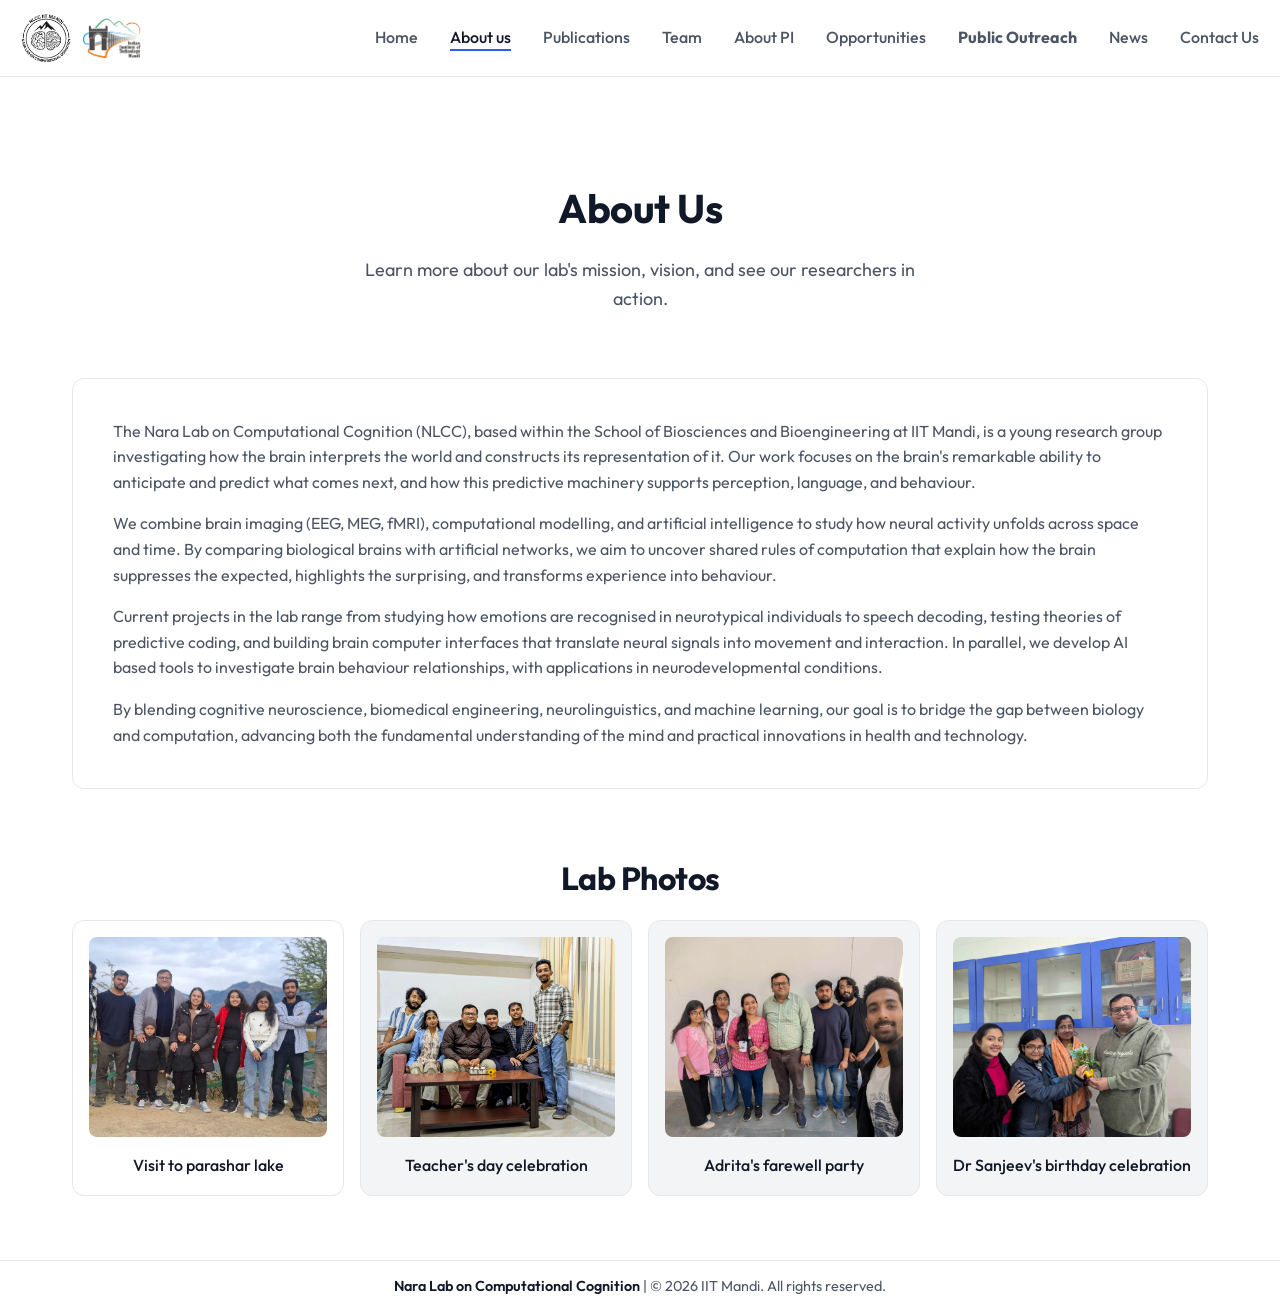
==== commit 4de8512b: "Seo updated along with nav redirect and footer" ====
--- a/about.html
+++ b/about.html
@@ -25,7 +25,8 @@
         </div>
         <ul class="nav-links">
           <li><a href="index.html">Home</a></li>
-          <li><a href="about.html" class="active">About us</a></li>
+          <!-- <li><a href="about.html" class="active">About us</a></li> -->
+          <li><a href="./" class="active">About us</a></li>
           <li><a href="publications.html">Publications</a></li>
           <li><a href="team.html">Team</a></li>
           <li><a href="about_pi.html">About PI</a></li>
@@ -233,10 +234,18 @@
       </div>
     </main>
 
-    <footer>
+    <!-- <footer>
       <div class="footer-content">
         <div class="footer-logo">Nara Lab on Computational Cognition</div>
         <p>&copy; 2026 NLCC. All rights reserved.</p>
+      </div>
+    </footer> -->
+    <footer>
+      <div class="footer-content">
+        <p>
+          <strong>Nara Lab on Computational Cognition</strong> | © 2026 IIT
+          Mandi. All rights reserved.
+        </p>
       </div>
     </footer>
 
--- a/style.css
+++ b/style.css
@@ -443,7 +443,7 @@
 }
 
 /* Footer */
-footer {
+/* footer {
     background-color: var(--bg-primary);
     border-top: 1px solid var(--border);
     padding: 3rem 2rem;
@@ -465,6 +465,23 @@
     font-weight: 700;
     color: var(--text-primary);
     font-size: 1.25rem;
+} */
+ footer {
+    background: var(--bg-primary);
+    border-top: 1px solid var(--border);
+    padding: 0.9rem 1rem;
+    text-align: center;
+}
+
+.footer-content p {
+    margin: 0;
+    font-size: 0.9rem;
+    color: var(--text-secondary);
+}
+
+.footer-content strong {
+    color: var(--text-primary);
+    font-weight: 600;
 }
 
 /* Responsive */
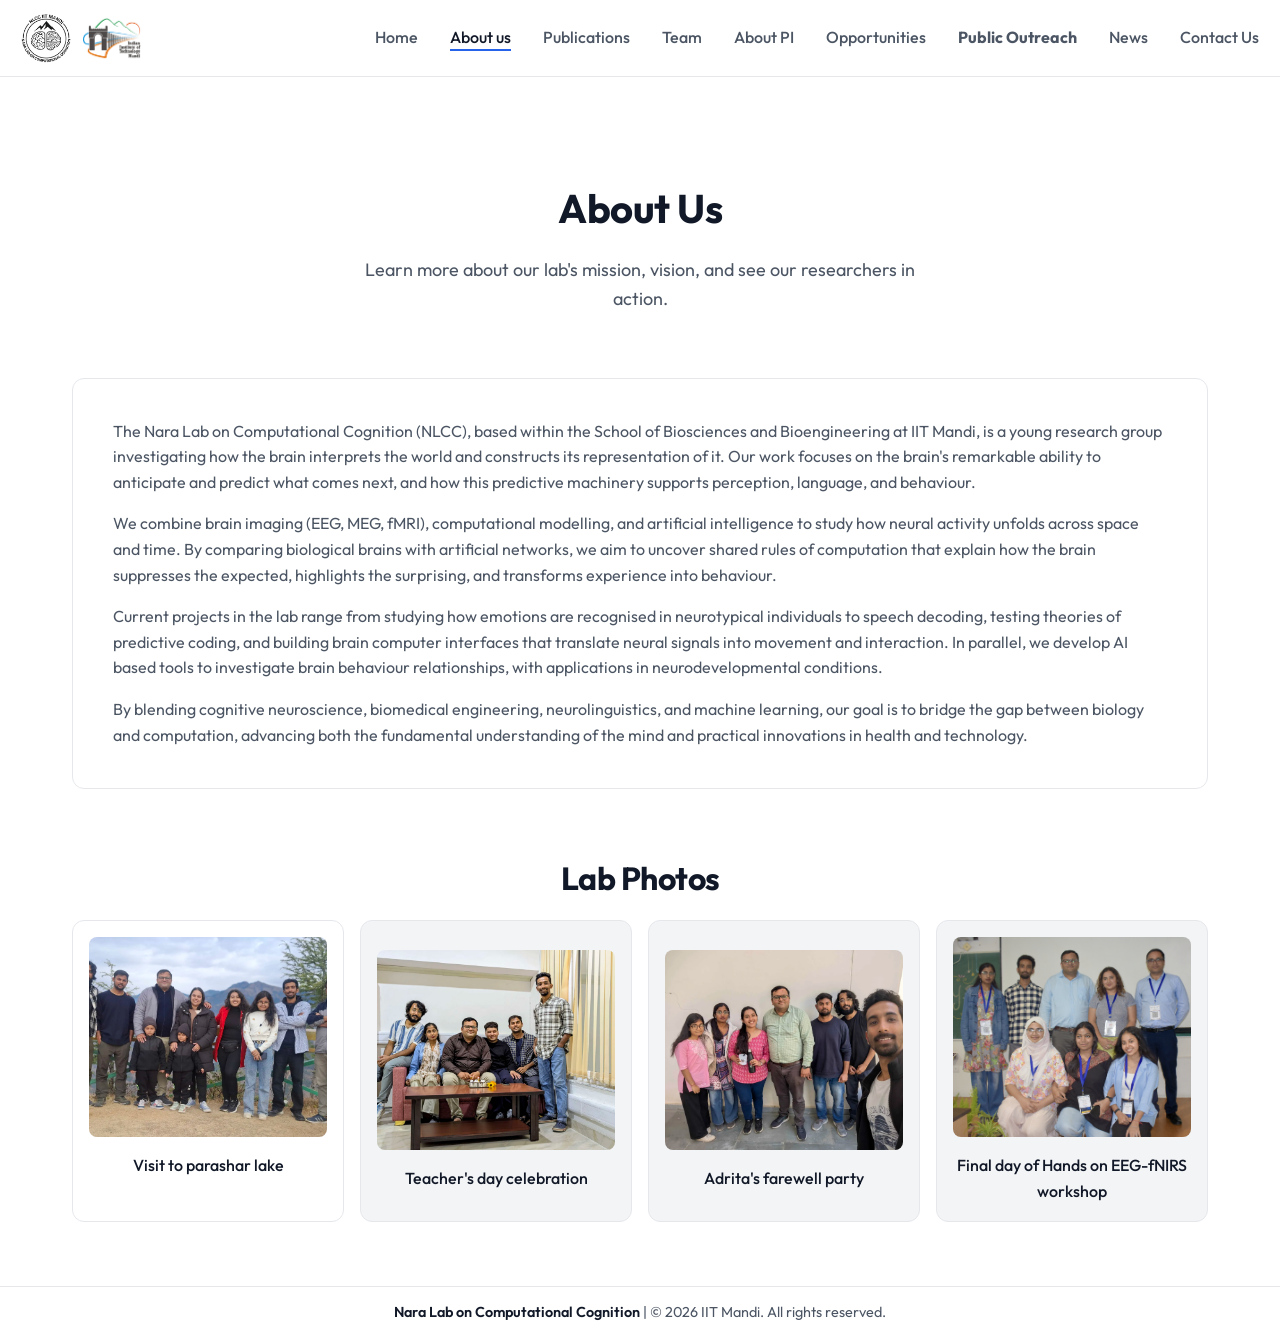
==== commit 37a3945f: "Minor update Updated about- replace 1 picture, and updated the lab location" ====
--- a/about.html
+++ b/about.html
@@ -209,25 +209,25 @@
             "
           >
             <img
-              src="images/g4.webp"
-              alt="Lab Activity 1"
-              style="
-                width: 100%;
-                height: 200px;
-                object-fit: cover;
-                border-radius: 8px;
-                margin-bottom: 1rem;
-              "
-            />
-            <p
-              style="
-                text-align: center;
-                color: var(--text-primary);
-                font-weight: 500;
-                margin: 0;
-              "
-            >
-              Dr Sanjeev's birthday celebration
+              src="images/g4.png"
+              alt="Lab Activity 1"
+              style="
+                width: 100%;
+                height: 200px;
+                object-fit: cover;
+                border-radius: 8px;
+                margin-bottom: 1rem;
+              "
+            />
+            <p
+              style="
+                text-align: center;
+                color: var(--text-primary);
+                font-weight: 500;
+                margin: 0;
+              "
+            >
+              Final day of Hands on EEG-fNIRS workshop 
             </p>
           </div>
         </div>
--- a/style.css
+++ b/style.css
@@ -242,6 +242,7 @@
     margin-right: auto;
 }
 
+
 .btn {
     display: inline-block;
     padding: 0.875rem 2rem;
@@ -275,6 +276,135 @@
     border-color: var(--text-primary);
     background-color: var(--bg-secondary);
 }
+/* Updated Start */
+
+/* .user-profile {
+    display: inline-flex;      
+    width: fit-content;
+    height: 51px;
+    padding: 2px;
+    border-radius: 15px;
+    cursor: pointer;
+    transition: 0.3s ease;
+
+    background: linear-gradient(
+        to bottom right,
+        #2e8eff 0%,
+        rgba(46, 142, 255, 0) 30%
+    );
+    background-color: rgba(46, 142, 255, 0.2);
+
+    align-items: center;
+    justify-content: center;
+
+    text-decoration: none;                            
+}
+
+.user-profile:hover,
+.user-profile:focus {
+    background-color: rgba(46, 142, 255, 0.7);
+    box-shadow: 0 0 10px rgba(46, 142, 255, 0.5);
+    outline: none;
+}
+
+.user-profile-inner {
+    width: auto;               
+    min-width: 127px;          
+    height: 47px;
+    padding: 0 24px;          
+    border-radius: 13px;
+    background: #1a1a1a;
+
+    display: flex;
+    align-items: center;
+    justify-content: center;
+    gap: 15px;
+
+    transition: transform 0.3s ease;
+}
+
+.user-profile:hover .user-profile-inner {
+    transform: scale(1.03);
+}
+
+.user-profile-inner span {
+    color: white;
+    font-size: 18px;
+    font-weight: 600;
+    white-space: nowrap;
+}
+
+.user-profile-inner svg {
+    width: 27px;
+    height: 27px;
+    fill: white;
+    flex-shrink: 0;            
+} */
+.hero-buttons{
+    display:flex;
+    justify-content:center;
+    align-items:center;
+    gap:24px;      /* Perfect spacing */
+    margin-top:2.5rem;
+    flex-wrap:wrap;
+}
+.gradient-btn{
+    position:relative;
+    display:inline-block;
+    text-decoration:none;
+    border-radius:16px;
+    overflow:hidden;
+    transition:.3s;
+}
+
+.gradient-border{
+    position:absolute;
+    inset:0;
+    background:linear-gradient(90deg,#2dd4bf,#3b82f6,#9333ea);
+    opacity:0;
+    transition:.5s;
+}
+
+.gradient-content{
+    position:relative;
+    display:flex;
+    align-items:center;
+    gap:10px;
+
+    padding:14px 26px;
+    margin:2px;
+
+    background:#111827;
+    border-radius:14px;
+    color:#fff;
+    font-weight:600;
+}
+
+.text{
+    transition:.4s;
+}
+
+.arrow-icon{
+    width:22px;
+    height:22px;
+    fill:white;
+    transition:.4s;
+    flex-shrink:0;
+}
+
+.gradient-btn:hover{
+    transform:scale(1.05);
+}
+
+.gradient-btn:hover .gradient-border{
+    opacity:1;
+}
+
+.gradient-btn:hover .text,
+.gradient-btn:hover .arrow-icon{
+    transform:translateX(4px);
+}
+/* Updated End */
 
 /* Sections */
 .section-title {
